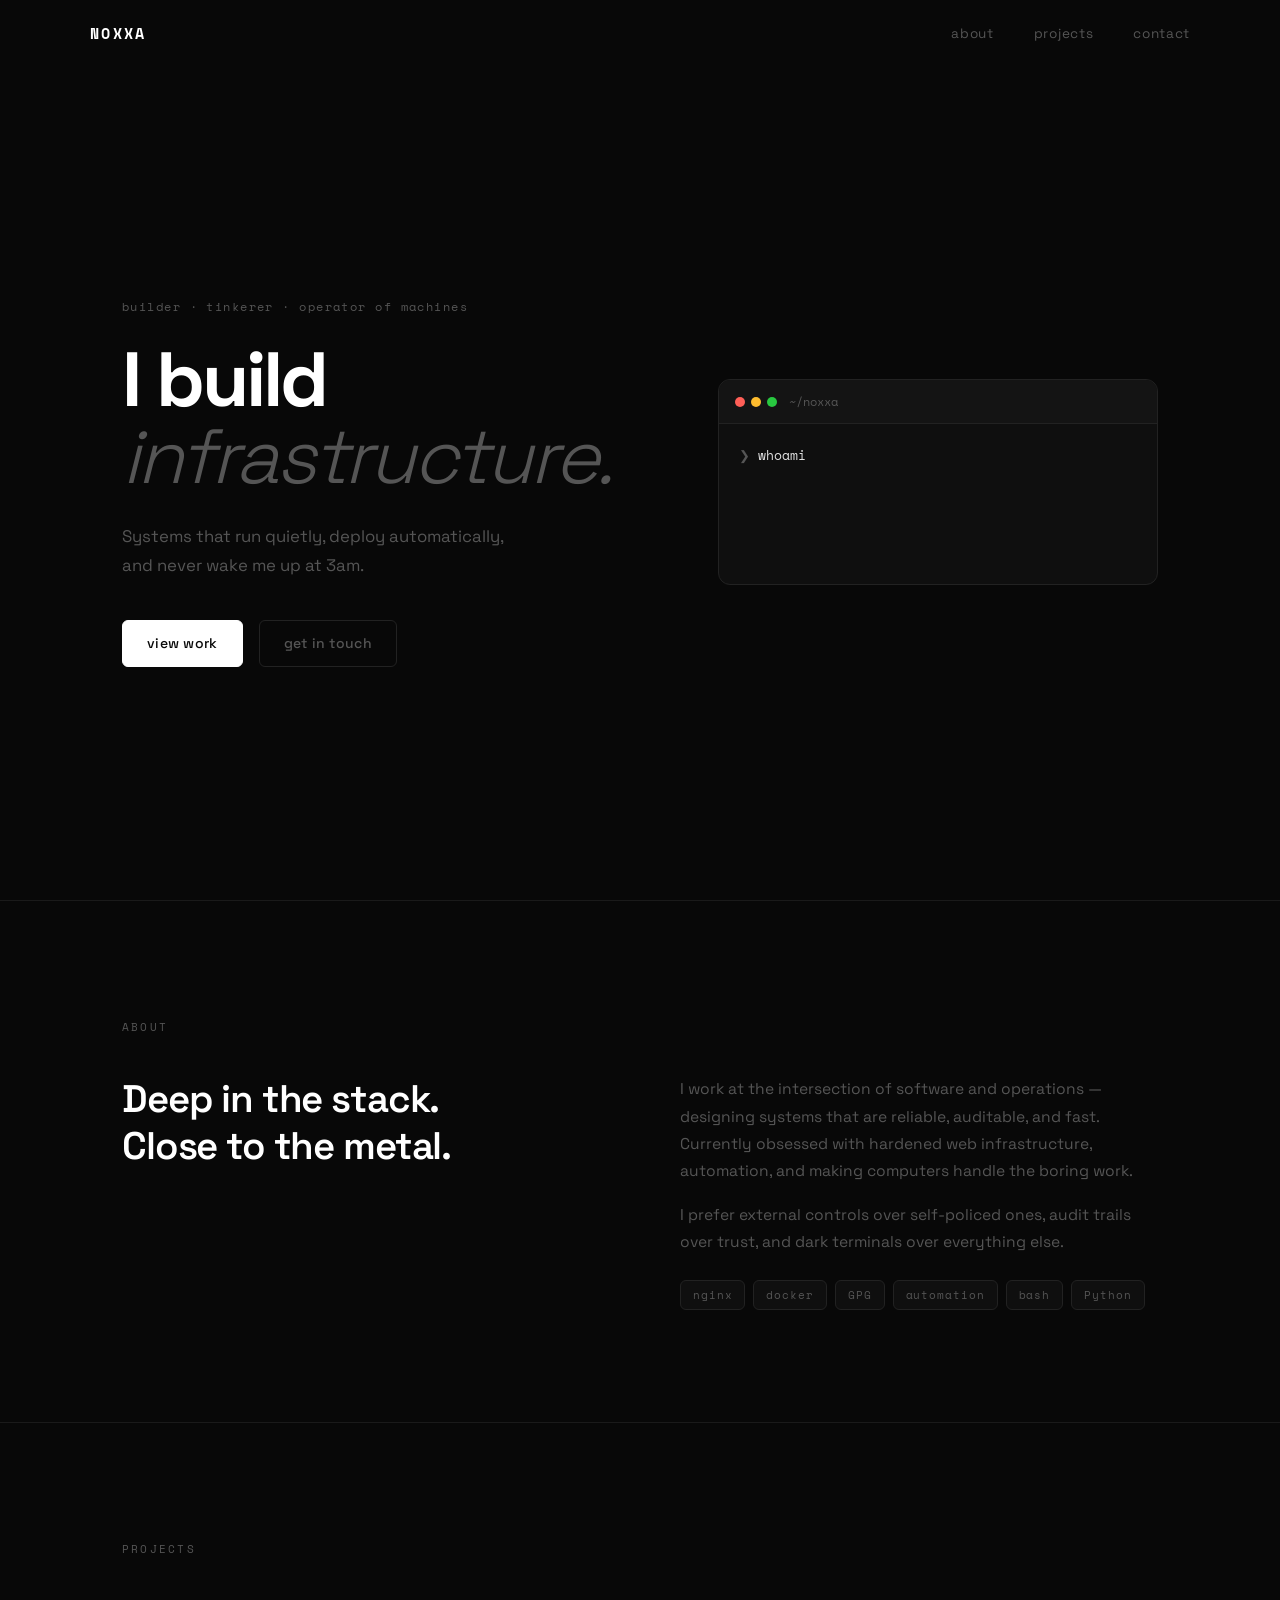
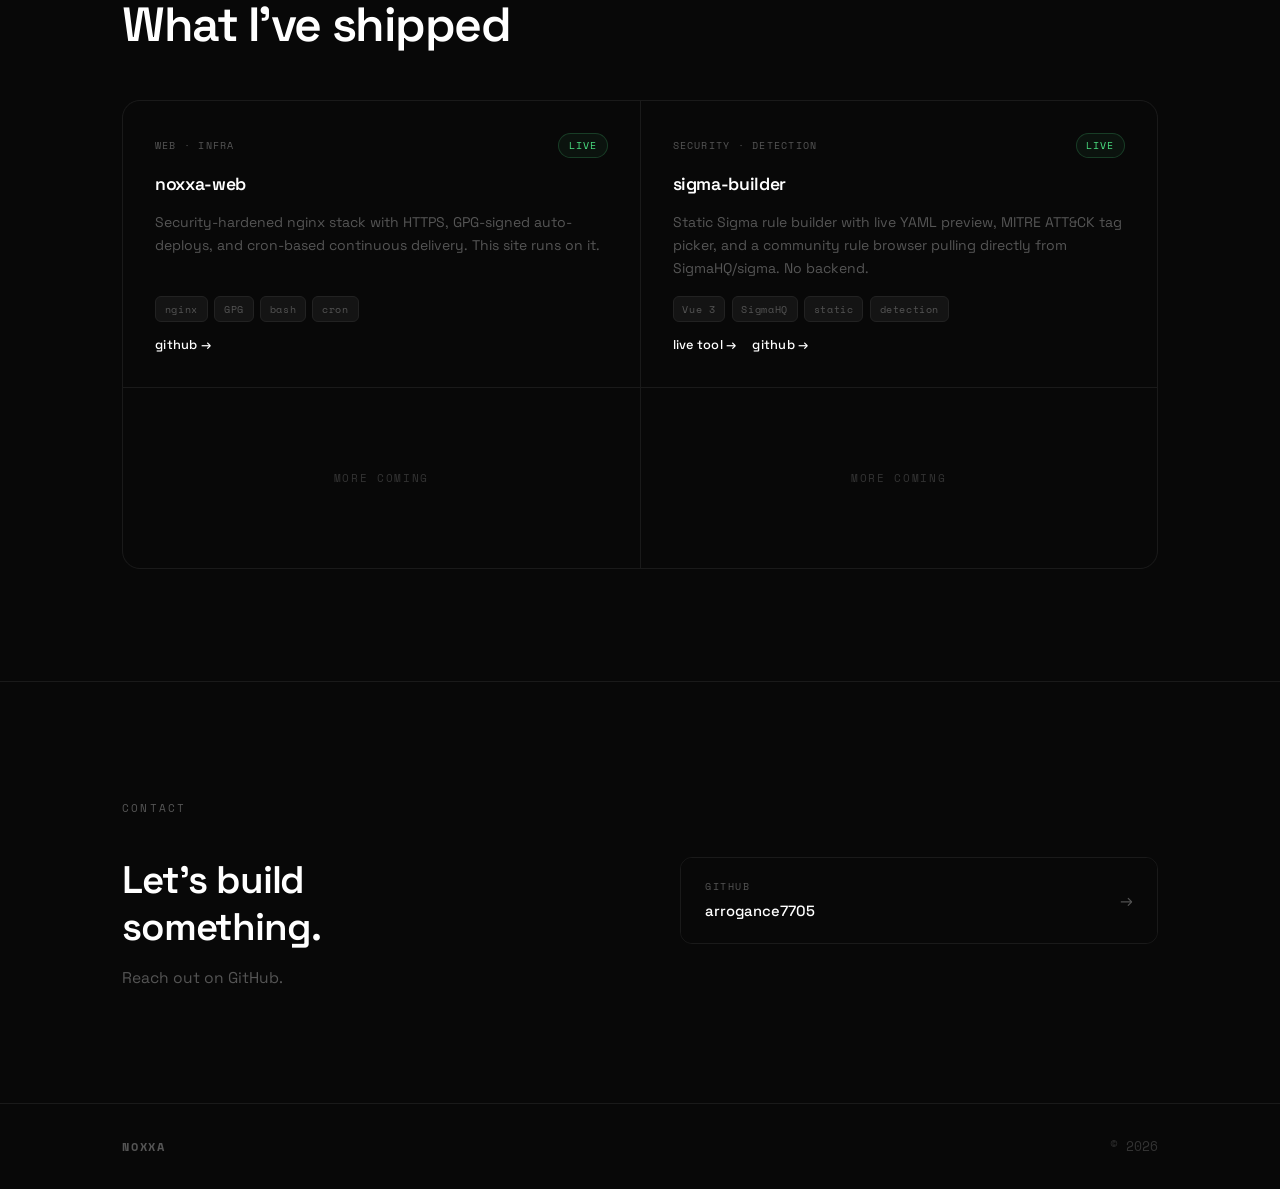
==== index.html @ cb97880d "clean: opsec hardened landing page" ====
<!DOCTYPE html>
<html lang="en">
<head>
  <meta charset="UTF-8">
  <meta name="viewport" content="width=device-width, initial-scale=1.0">
  <title>NOXXA</title>
  <link rel="preconnect" href="https://fonts.googleapis.com">
  <link rel="preconnect" href="https://fonts.gstatic.com" crossorigin>
  <link href="https://fonts.googleapis.com/css2?family=Space+Grotesk:wght@300;400;500;600;700&family=Space+Mono:wght@400;700&display=swap" rel="stylesheet">
  <link rel="stylesheet" href="style.css">
</head>
<body>

  <nav id="nav">
    <div class="nav-inner">
      <a href="#" class="nav-logo">NOXXA</a>
      <ul class="nav-links">
        <li><a href="#about">about</a></li>
        <li><a href="#projects">projects</a></li>
        <li><a href="#contact">contact</a></li>
      </ul>
    </div>
  </nav>

  <section class="hero">
    <div class="hero-content">
      <p class="hero-eyebrow" data-reveal>builder · tinkerer · operator of machines</p>
      <h1 class="hero-title" data-reveal>
        <span class="line">I build</span>
        <span class="line accent">infrastructure.</span>
      </h1>
      <p class="hero-sub" data-reveal>
        Systems that run quietly, deploy automatically,<br>and never wake me up at 3am.
      </p>
      <div class="hero-actions" data-reveal>
        <a href="#projects" class="btn btn-primary">view work</a>
        <a href="#contact" class="btn btn-ghost">get in touch</a>
      </div>
    </div>

    <div class="hero-terminal" data-reveal>
      <div class="terminal">
        <div class="terminal-bar">
          <div class="terminal-dots">
            <span></span><span></span><span></span>
          </div>
          <span class="terminal-path">~/noxxa</span>
        </div>
        <div class="terminal-body">
          <div class="terminal-line">
            <span class="p">❯</span>
            <span id="term-cmd"></span><span class="term-cursor" id="term-cursor">▋</span>
          </div>
          <div class="terminal-output" id="term-output"></div>
        </div>
      </div>
    </div>
  </section>

  <section class="section" id="about">
    <div class="container">
      <span class="label" data-reveal>about</span>
      <div class="about-grid">
        <div class="about-left" data-reveal>
          <h2>Deep in the stack.<br>Close to the metal.</h2>
        </div>
        <div class="about-right" data-reveal>
          <p>I work at the intersection of software and operations — designing systems that are reliable, auditable, and fast. Currently obsessed with hardened web infrastructure, automation, and making computers handle the boring work.</p>
          <p>I prefer external controls over self-policed ones, audit trails over trust, and dark terminals over everything else.</p>
          <div class="about-tags">
            <span>nginx</span>
            <span>docker</span>
            <span>GPG</span>
            <span>automation</span>
            <span>bash</span>
            <span>Python</span>
          </div>
        </div>
      </div>
    </div>
  </section>

  <section class="section" id="projects">
    <div class="container">
      <span class="label" data-reveal>projects</span>
      <h2 class="section-title" data-reveal>What I've shipped</h2>
      <div class="projects-grid">

        <div class="project-card featured" data-reveal>
          <div class="pc-top">
            <span class="pc-tag">web · infra</span>
            <span class="pc-status live">live</span>
          </div>
          <h3>noxxa-web</h3>
          <p>Security-hardened nginx stack with HTTPS, GPG-signed auto-deploys, and cron-based continuous delivery. This site runs on it.</p>
          <div class="pc-stack">
            <span>nginx</span><span>GPG</span><span>bash</span><span>cron</span>
          </div>
          <a href="https://github.com/arrogance7705/noxxa-web" target="_blank" class="pc-link">github →</a>
        </div>

        <div class="project-card" data-reveal>
          <div class="pc-top">
            <span class="pc-tag">security · detection</span>
            <span class="pc-status live">live</span>
          </div>
          <h3>sigma-builder</h3>
          <p>Static Sigma rule builder with live YAML preview, MITRE ATT&amp;CK tag picker, and a community rule browser pulling directly from SigmaHQ/sigma. No backend.</p>
          <div class="pc-stack">
            <span>Vue 3</span><span>SigmaHQ</span><span>static</span><span>detection</span>
          </div>
          <div class="pc-links">
            <a href="https://arrogance7705.github.io/sigma-builder/" target="_blank" class="pc-link">live tool →</a>
            <a href="https://github.com/arrogance7705/sigma-builder" target="_blank" class="pc-link">github →</a>
          </div>
        </div>

        <div class="project-card ghost" data-reveal>
          <span class="ghost-label">more coming</span>
        </div>

        <div class="project-card ghost" data-reveal>
          <span class="ghost-label">more coming</span>
        </div>

      </div>
    </div>
  </section>

  <section class="section" id="contact">
    <div class="container">
      <span class="label" data-reveal>contact</span>
      <div class="contact-grid">
        <div class="contact-left" data-reveal>
          <h2>Let's build<br>something.</h2>
          <p>Reach out on GitHub.</p>
        </div>
        <div class="contact-right" data-reveal>
          <a href="https://github.com/arrogance7705" target="_blank" class="contact-card">
            <div class="contact-card-inner">
              <span class="contact-platform">GitHub</span>
              <span class="contact-handle">arrogance7705</span>
            </div>
            <span class="contact-arrow">→</span>
          </a>
        </div>
      </div>
    </div>
  </section>

  <footer class="footer">
    <div class="container footer-inner">
      <span class="footer-name">NOXXA</span>
      <span class="footer-copy">© <span id="year"></span></span>
    </div>
  </footer>

  <script src="app.js"></script>
</body>
</html>
---- style.css ----
/* ============================================================
   FONTS & TOKENS
   ============================================================ */

@import url('https://fonts.googleapis.com/css2?family=Space+Grotesk:wght@300;400;500;600;700&family=Space+Mono:wght@400;700&display=swap');

:root {
  --bg:          #080808;
  --bg-1:        #0f0f0f;
  --bg-2:        #141414;
  --bg-3:        #1a1a1a;
  --border:      #222222;
  --border-soft: #1a1a1a;
  --text:        #e2e2e2;
  --text-muted:  #555555;
  --text-dim:    #333333;
  --accent:      #e2e2e2;
  --white:       #ffffff;

  --font-sans:  'Space Grotesk', system-ui, sans-serif;
  --font-mono:  'Space Mono', 'Courier New', monospace;

  --r-sm:   6px;
  --r-md:   12px;
  --r-lg:   18px;

  --ease-out: cubic-bezier(0.16, 1, 0.3, 1);
  --ease-in-out: cubic-bezier(0.45, 0, 0.55, 1);
}

/* ============================================================
   RESET
   ============================================================ */

*, *::before, *::after { box-sizing: border-box; margin: 0; padding: 0; }

html {
  scroll-behavior: smooth;
  font-size: 16px;
}

body {
  background: var(--bg);
  color: var(--text);
  font-family: var(--font-sans);
  font-weight: 400;
  line-height: 1.65;
  -webkit-font-smoothing: antialiased;
  overflow-x: hidden;
}

a { color: inherit; text-decoration: none; }

img, svg { display: block; }

/* ============================================================
   SCROLLBAR
   ============================================================ */

::-webkit-scrollbar { width: 6px; }
::-webkit-scrollbar-track { background: var(--bg); }
::-webkit-scrollbar-thumb { background: var(--border); border-radius: 3px; }

/* ============================================================
   LAYOUT UTILITIES
   ============================================================ */

.container {
  max-width: 1100px;
  margin: 0 auto;
  padding: 0 2rem;
}

.section {
  padding: 7rem 0;
  border-top: 1px solid var(--border-soft);
}

.label {
  display: inline-block;
  font-family: var(--font-mono);
  font-size: 0.7rem;
  letter-spacing: 0.2em;
  text-transform: uppercase;
  color: var(--text-muted);
  margin-bottom: 2.5rem;
}

.section-title {
  font-size: clamp(2rem, 4vw, 3rem);
  font-weight: 600;
  letter-spacing: -0.03em;
  line-height: 1.1;
  margin-bottom: 3rem;
  color: var(--white);
}

/* ============================================================
   REVEAL ANIMATIONS
   ============================================================ */

[data-reveal] {
  opacity: 0;
  transform: translateY(24px);
  transition: opacity 0.7s var(--ease-out), transform 0.7s var(--ease-out);
}

[data-reveal].visible {
  opacity: 1;
  transform: translateY(0);
}

/* ============================================================
   NAV
   ============================================================ */

#nav {
  position: fixed;
  top: 0;
  left: 0;
  right: 0;
  z-index: 100;
  padding: 1.25rem 2rem;
  transition: background 0.3s, border-bottom 0.3s;
}

#nav.scrolled {
  background: rgba(8, 8, 8, 0.85);
  backdrop-filter: blur(16px);
  -webkit-backdrop-filter: blur(16px);
  border-bottom: 1px solid var(--border-soft);
}

.nav-inner {
  max-width: 1100px;
  margin: 0 auto;
  display: flex;
  align-items: center;
  justify-content: space-between;
}

.nav-logo {
  font-family: var(--font-mono);
  font-weight: 700;
  font-size: 0.95rem;
  letter-spacing: 0.15em;
  color: var(--white);
}

.nav-links {
  display: flex;
  gap: 2.5rem;
  list-style: none;
}

.nav-links a {
  font-size: 0.85rem;
  color: var(--text-muted);
  letter-spacing: 0.05em;
  transition: color 0.2s;
}

.nav-links a:hover { color: var(--white); }

/* ============================================================
   HERO
   ============================================================ */

.hero {
  min-height: 100vh;
  display: grid;
  grid-template-columns: 1fr 1fr;
  gap: 4rem;
  align-items: center;
  max-width: 1100px;
  margin: 0 auto;
  padding: 8rem 2rem 4rem;
}

.hero-eyebrow {
  font-family: var(--font-mono);
  font-size: 0.75rem;
  letter-spacing: 0.12em;
  color: var(--text-muted);
  margin-bottom: 1.5rem;
}

.hero-title {
  font-size: clamp(3.5rem, 6vw, 5.5rem);
  font-weight: 700;
  letter-spacing: -0.04em;
  line-height: 1.0;
  margin-bottom: 1.75rem;
  color: var(--white);
}

.hero-title .line { display: block; }

.hero-title .accent {
  color: var(--text-muted);
  font-weight: 300;
  font-style: italic;
}

.hero-sub {
  font-size: 1.05rem;
  color: var(--text-muted);
  line-height: 1.7;
  margin-bottom: 2.5rem;
  max-width: 420px;
}

.hero-actions {
  display: flex;
  gap: 1rem;
  flex-wrap: wrap;
}

/* ============================================================
   BUTTONS
   ============================================================ */

.btn {
  display: inline-flex;
  align-items: center;
  gap: 0.5rem;
  padding: 0.7rem 1.5rem;
  border-radius: var(--r-sm);
  font-size: 0.875rem;
  font-weight: 500;
  letter-spacing: 0.02em;
  transition: background 0.2s, color 0.2s, border-color 0.2s;
  cursor: pointer;
  border: 1px solid transparent;
}

.btn-primary {
  background: var(--white);
  color: var(--bg);
  border-color: var(--white);
}

.btn-primary:hover {
  background: var(--text);
  border-color: var(--text);
}

.btn-ghost {
  background: transparent;
  color: var(--text-muted);
  border-color: var(--border);
}

.btn-ghost:hover {
  color: var(--white);
  border-color: var(--text-dim);
}

/* ============================================================
   TERMINAL (hero)
   ============================================================ */

.hero-terminal {
  display: flex;
  justify-content: flex-end;
}

.terminal {
  width: 100%;
  max-width: 440px;
  background: var(--bg-1);
  border: 1px solid var(--border);
  border-radius: var(--r-md);
  overflow: hidden;
}

.terminal-bar {
  display: flex;
  align-items: center;
  gap: 0.75rem;
  padding: 0.75rem 1rem;
  background: var(--bg-2);
  border-bottom: 1px solid var(--border);
}

.terminal-dots {
  display: flex;
  gap: 6px;
}

.terminal-dots span {
  width: 10px;
  height: 10px;
  border-radius: 50%;
  background: var(--border);
}

.terminal-dots span:nth-child(1) { background: #ff5f57; }
.terminal-dots span:nth-child(2) { background: #febc2e; }
.terminal-dots span:nth-child(3) { background: #28c840; }

.terminal-path {
  font-family: var(--font-mono);
  font-size: 0.72rem;
  color: var(--text-muted);
}

.terminal-body {
  padding: 1.25rem 1.25rem 1.5rem;
  font-family: var(--font-mono);
  font-size: 0.82rem;
  line-height: 1.75;
  min-height: 160px;
}

.terminal-line {
  display: flex;
  align-items: center;
  gap: 0.5rem;
  color: var(--text);
}

.p {
  color: var(--text-muted);
  user-select: none;
  flex-shrink: 0;
}

.term-cursor {
  color: var(--text-muted);
  animation: blink 1.1s step-end infinite;
}

@keyframes blink {
  0%, 100% { opacity: 1; }
  50%       { opacity: 0; }
}

.terminal-output {
  margin-top: 0.25rem;
  color: var(--text-muted);
  white-space: pre-wrap;
}

/* ============================================================
   ABOUT
   ============================================================ */

.about-grid {
  display: grid;
  grid-template-columns: 1fr 1fr;
  gap: 5rem;
  align-items: start;
}

.about-left h2 {
  font-size: clamp(1.75rem, 3vw, 2.5rem);
  font-weight: 600;
  letter-spacing: -0.03em;
  line-height: 1.2;
  color: var(--white);
}

.about-right p {
  font-size: 0.975rem;
  color: var(--text-muted);
  line-height: 1.75;
  margin-bottom: 1rem;
}

.about-right p:last-of-type { margin-bottom: 1.5rem; }

.about-tags {
  display: flex;
  flex-wrap: wrap;
  gap: 0.5rem;
}

.about-tags span {
  font-family: var(--font-mono);
  font-size: 0.7rem;
  letter-spacing: 0.08em;
  padding: 0.3rem 0.75rem;
  border: 1px solid var(--border);
  border-radius: var(--r-sm);
  color: var(--text-muted);
  background: var(--bg-1);
}

/* ============================================================
   PROJECTS
   ============================================================ */

.projects-grid {
  display: grid;
  grid-template-columns: repeat(2, 1fr);
  gap: 1px;
  background: var(--border-soft);
  border: 1px solid var(--border-soft);
  border-radius: var(--r-lg);
  overflow: hidden;
}

.project-card {
  position: relative;
  background: var(--bg);
  padding: 2rem;
  display: flex;
  flex-direction: column;
  gap: 0.75rem;
  transition: background 0.25s;
}

.project-card:hover { background: var(--bg-1); }

.project-card.ghost {
  align-items: center;
  justify-content: center;
  min-height: 180px;
}

.ghost-label {
  font-family: var(--font-mono);
  font-size: 0.7rem;
  letter-spacing: 0.15em;
  text-transform: uppercase;
  color: var(--text-dim);
}

.pc-top {
  display: flex;
  align-items: center;
  justify-content: space-between;
}

.pc-tag {
  font-family: var(--font-mono);
  font-size: 0.65rem;
  letter-spacing: 0.12em;
  text-transform: uppercase;
  color: var(--text-muted);
}

.pc-status {
  font-family: var(--font-mono);
  font-size: 0.65rem;
  letter-spacing: 0.1em;
  text-transform: uppercase;
  padding: 0.2rem 0.6rem;
  border-radius: 100px;
  border: 1px solid var(--border);
  color: var(--text-muted);
}

.pc-status.live {
  color: #4ade80;
  border-color: rgba(74, 222, 128, 0.2);
  background: rgba(74, 222, 128, 0.05);
}

.pc-status.private {
  color: var(--text-dim);
}

.pc-status.ongoing {
  color: #94a3b8;
  border-color: rgba(148, 163, 184, 0.2);
}

.project-card h3 {
  font-size: 1.1rem;
  font-weight: 600;
  color: var(--white);
  letter-spacing: -0.02em;
}

.project-card p {
  font-size: 0.875rem;
  color: var(--text-muted);
  line-height: 1.65;
  flex: 1;
}

.pc-stack {
  display: flex;
  flex-wrap: wrap;
  gap: 0.4rem;
  margin-top: 0.25rem;
}

.pc-stack span {
  font-family: var(--font-mono);
  font-size: 0.65rem;
  letter-spacing: 0.06em;
  padding: 0.2rem 0.55rem;
  background: var(--bg-2);
  border: 1px solid var(--border);
  border-radius: var(--r-sm);
  color: var(--text-muted);
}

.pc-links { display: flex; gap: 1rem; flex-wrap: wrap; }

.pc-link {
  font-size: 0.8rem;
  font-weight: 500;
  color: var(--white);
  letter-spacing: 0.02em;
  margin-top: auto;
  transition: opacity 0.2s;
}

.pc-link:hover { opacity: 0.7; }

.pc-link.muted {
  color: var(--text-dim);
  cursor: default;
}

.pc-link.muted:hover { opacity: 1; }

/* ============================================================
   CONTACT
   ============================================================ */

.contact-grid {
  display: grid;
  grid-template-columns: 1fr 1fr;
  gap: 5rem;
  align-items: start;
}

.contact-left h2 {
  font-size: clamp(1.75rem, 3vw, 2.5rem);
  font-weight: 600;
  letter-spacing: -0.03em;
  line-height: 1.2;
  color: var(--white);
  margin-bottom: 1rem;
}

.contact-left p {
  font-size: 0.975rem;
  color: var(--text-muted);
}

.contact-right {
  display: flex;
  flex-direction: column;
  gap: 1px;
  background: var(--border-soft);
  border: 1px solid var(--border-soft);
  border-radius: var(--r-md);
  overflow: hidden;
}

.contact-card {
  display: flex;
  align-items: center;
  justify-content: space-between;
  padding: 1.25rem 1.5rem;
  background: var(--bg);
  transition: background 0.2s;
}

.contact-card:hover { background: var(--bg-1); }

.contact-card-inner {
  display: flex;
  flex-direction: column;
  gap: 0.2rem;
}

.contact-platform {
  font-family: var(--font-mono);
  font-size: 0.65rem;
  letter-spacing: 0.15em;
  text-transform: uppercase;
  color: var(--text-muted);
}

.contact-handle {
  font-size: 0.925rem;
  font-weight: 500;
  color: var(--white);
}

.contact-arrow {
  font-size: 1rem;
  color: var(--text-muted);
  transition: transform 0.2s, color 0.2s;
}

.contact-card:hover .contact-arrow {
  transform: translateX(4px);
  color: var(--white);
}

/* ============================================================
   FOOTER
   ============================================================ */

.footer {
  padding: 2rem 0;
  border-top: 1px solid var(--border-soft);
}

.footer-inner {
  display: flex;
  align-items: center;
  justify-content: space-between;
}

.footer-name {
  font-family: var(--font-mono);
  font-size: 0.75rem;
  font-weight: 700;
  letter-spacing: 0.15em;
  color: var(--text-muted);
}

.footer-copy {
  font-size: 0.8rem;
  color: var(--text-dim);
  font-family: var(--font-mono);
}

/* ============================================================
   RESPONSIVE
   ============================================================ */

@media (max-width: 860px) {
  .hero {
    grid-template-columns: 1fr;
    min-height: auto;
    padding-top: 7rem;
  }

  .hero-terminal { justify-content: flex-start; }
  .terminal { max-width: 100%; }

  .about-grid,
  .contact-grid {
    grid-template-columns: 1fr;
    gap: 2.5rem;
  }

  .projects-grid { grid-template-columns: 1fr; }

  .nav-links { display: none; }

  .section { padding: 4.5rem 0; }
}
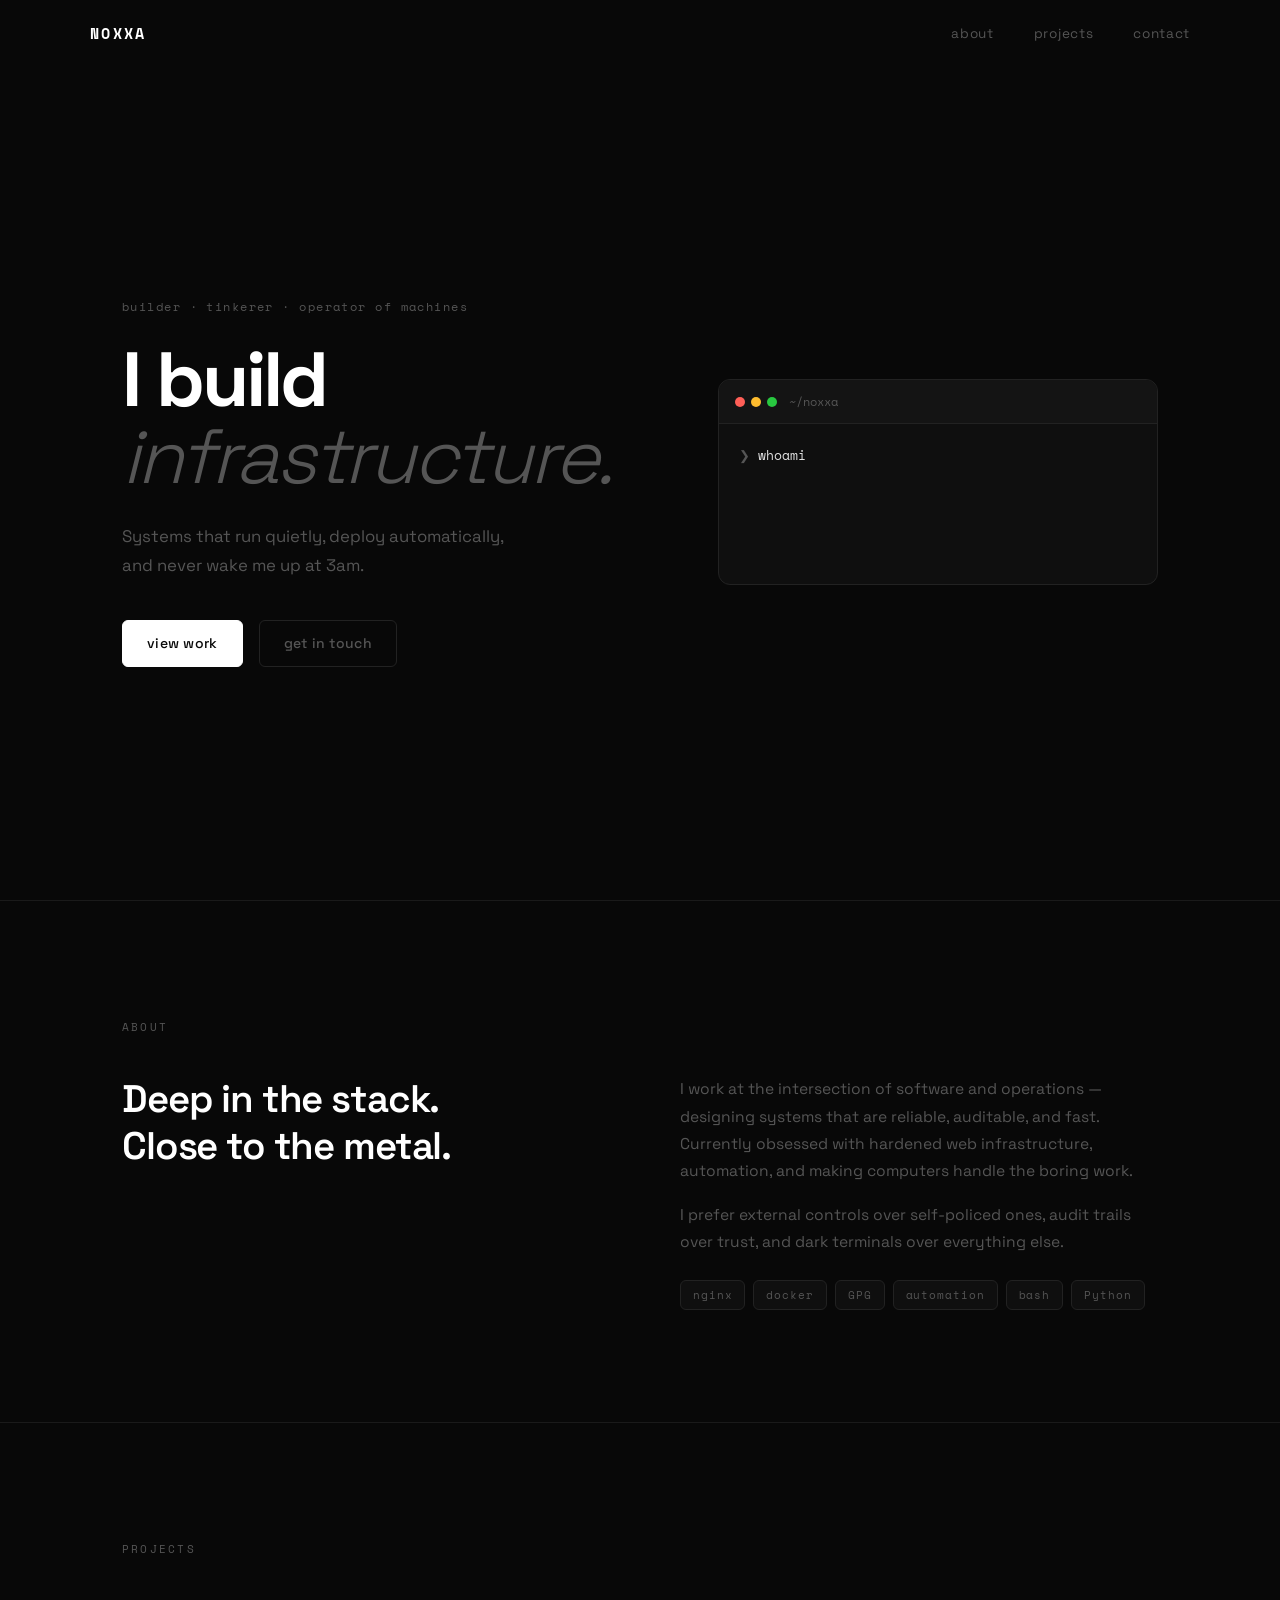
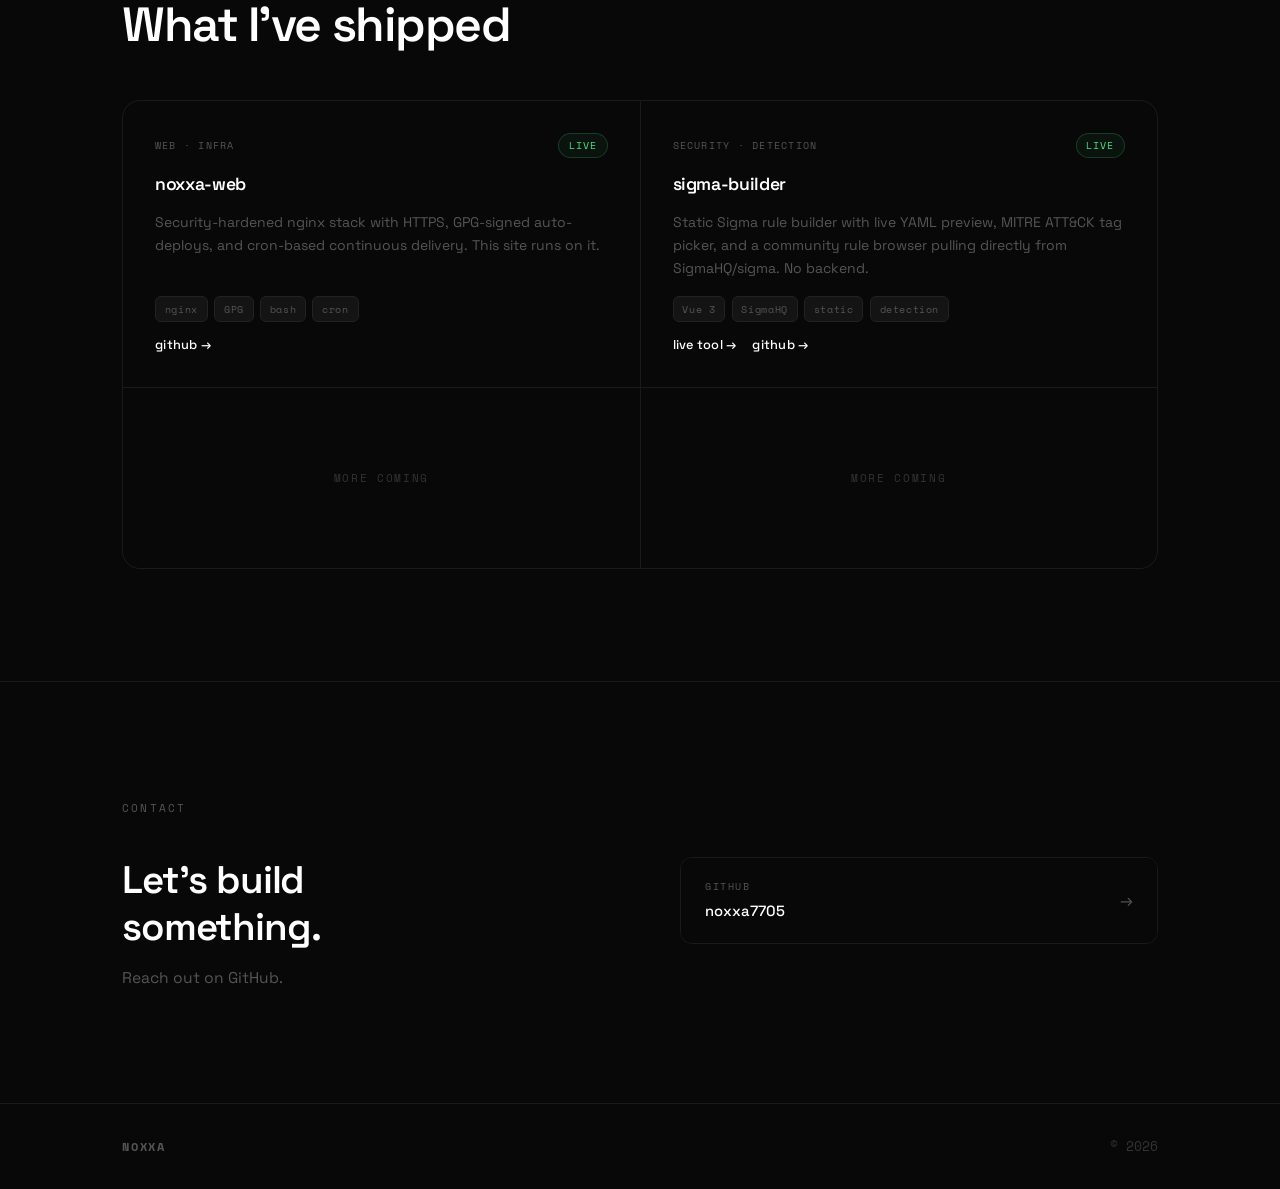
==== commit 81f77715: "chore: update username references arrogance7705 → noxxa7705" ====
--- a/index.html
+++ b/index.html
@@ -96,7 +96,7 @@
           <div class="pc-stack">
             <span>nginx</span><span>GPG</span><span>bash</span><span>cron</span>
           </div>
-          <a href="https://github.com/arrogance7705/noxxa-web" target="_blank" class="pc-link">github →</a>
+          <a href="https://github.com/noxxa7705/noxxa-web" target="_blank" class="pc-link">github →</a>
         </div>
 
         <div class="project-card" data-reveal>
@@ -110,8 +110,8 @@
             <span>Vue 3</span><span>SigmaHQ</span><span>static</span><span>detection</span>
           </div>
           <div class="pc-links">
-            <a href="https://arrogance7705.github.io/sigma-builder/" target="_blank" class="pc-link">live tool →</a>
-            <a href="https://github.com/arrogance7705/sigma-builder" target="_blank" class="pc-link">github →</a>
+            <a href="https://noxxa7705.github.io/sigma-builder/" target="_blank" class="pc-link">live tool →</a>
+            <a href="https://github.com/noxxa7705/sigma-builder" target="_blank" class="pc-link">github →</a>
           </div>
         </div>
 
@@ -136,10 +136,10 @@
           <p>Reach out on GitHub.</p>
         </div>
         <div class="contact-right" data-reveal>
-          <a href="https://github.com/arrogance7705" target="_blank" class="contact-card">
+          <a href="https://github.com/noxxa7705" target="_blank" class="contact-card">
             <div class="contact-card-inner">
               <span class="contact-platform">GitHub</span>
-              <span class="contact-handle">arrogance7705</span>
+              <span class="contact-handle">noxxa7705</span>
             </div>
             <span class="contact-arrow">→</span>
           </a>
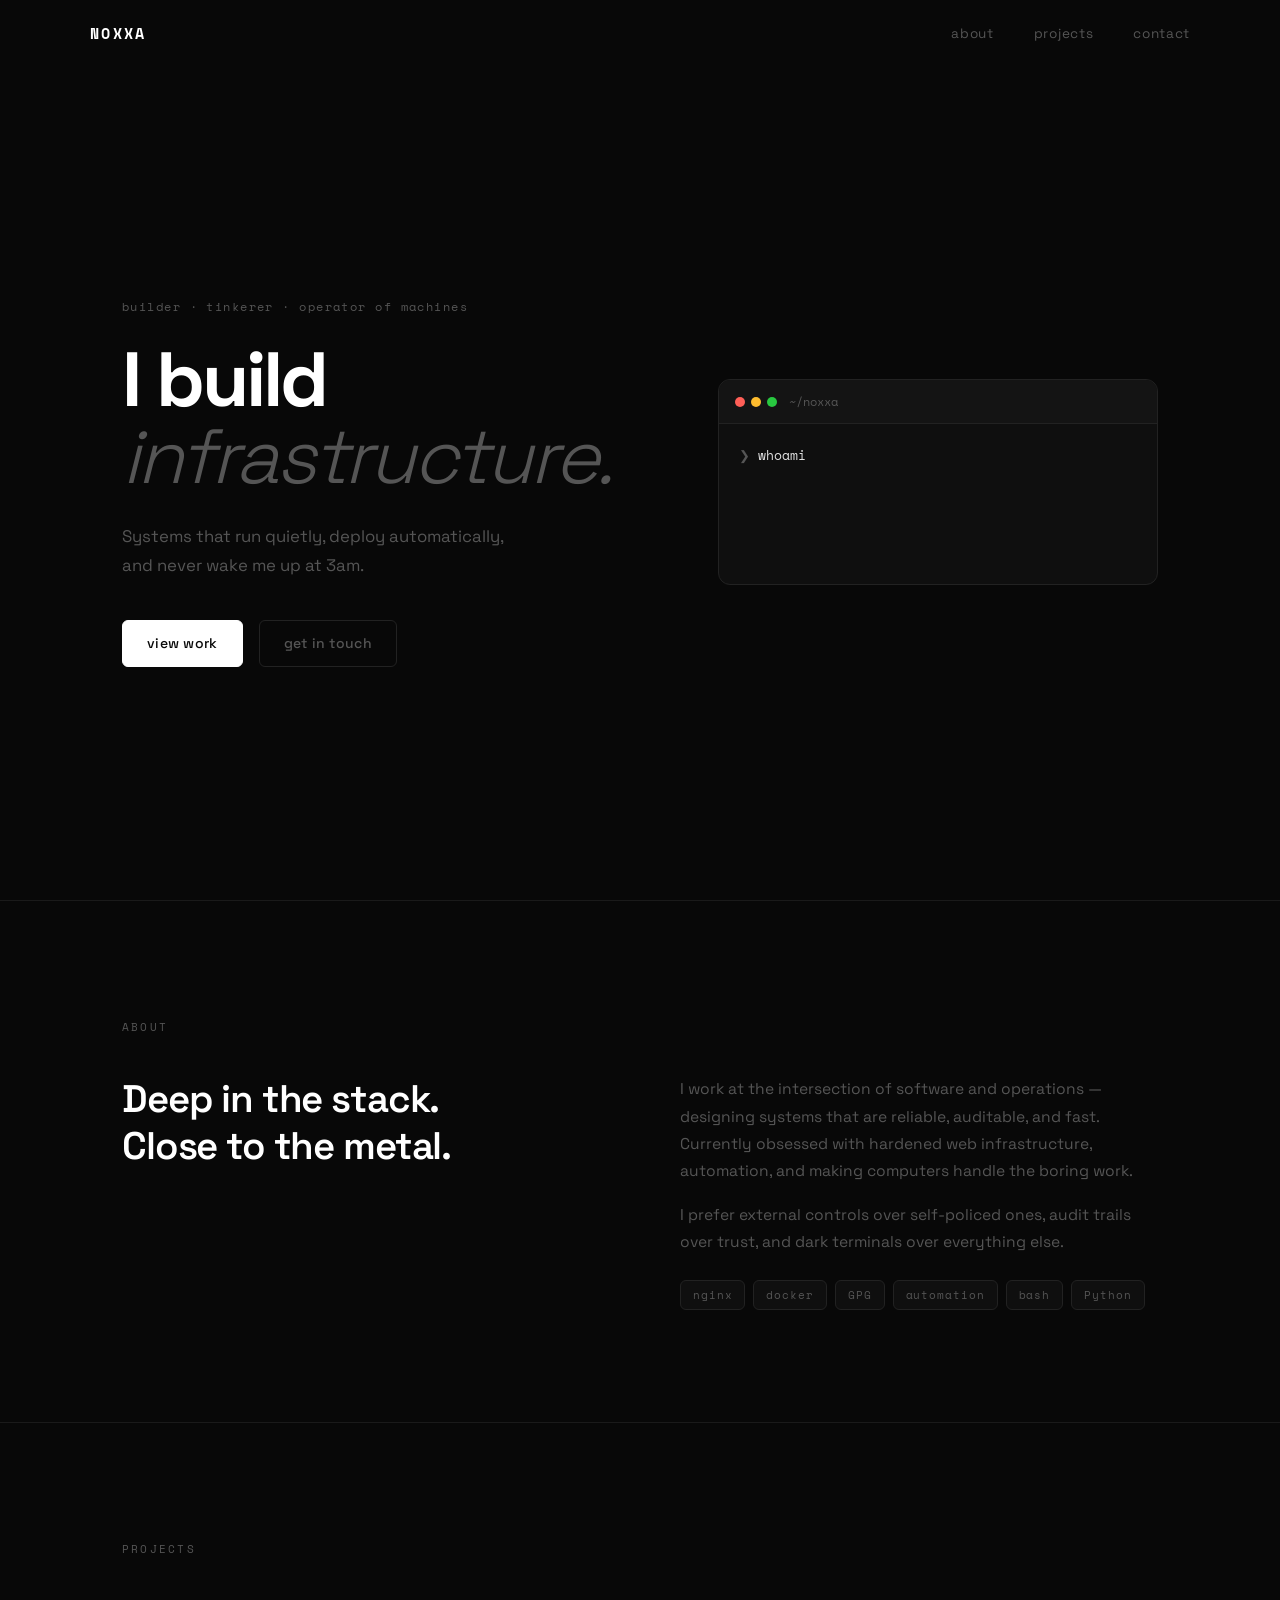
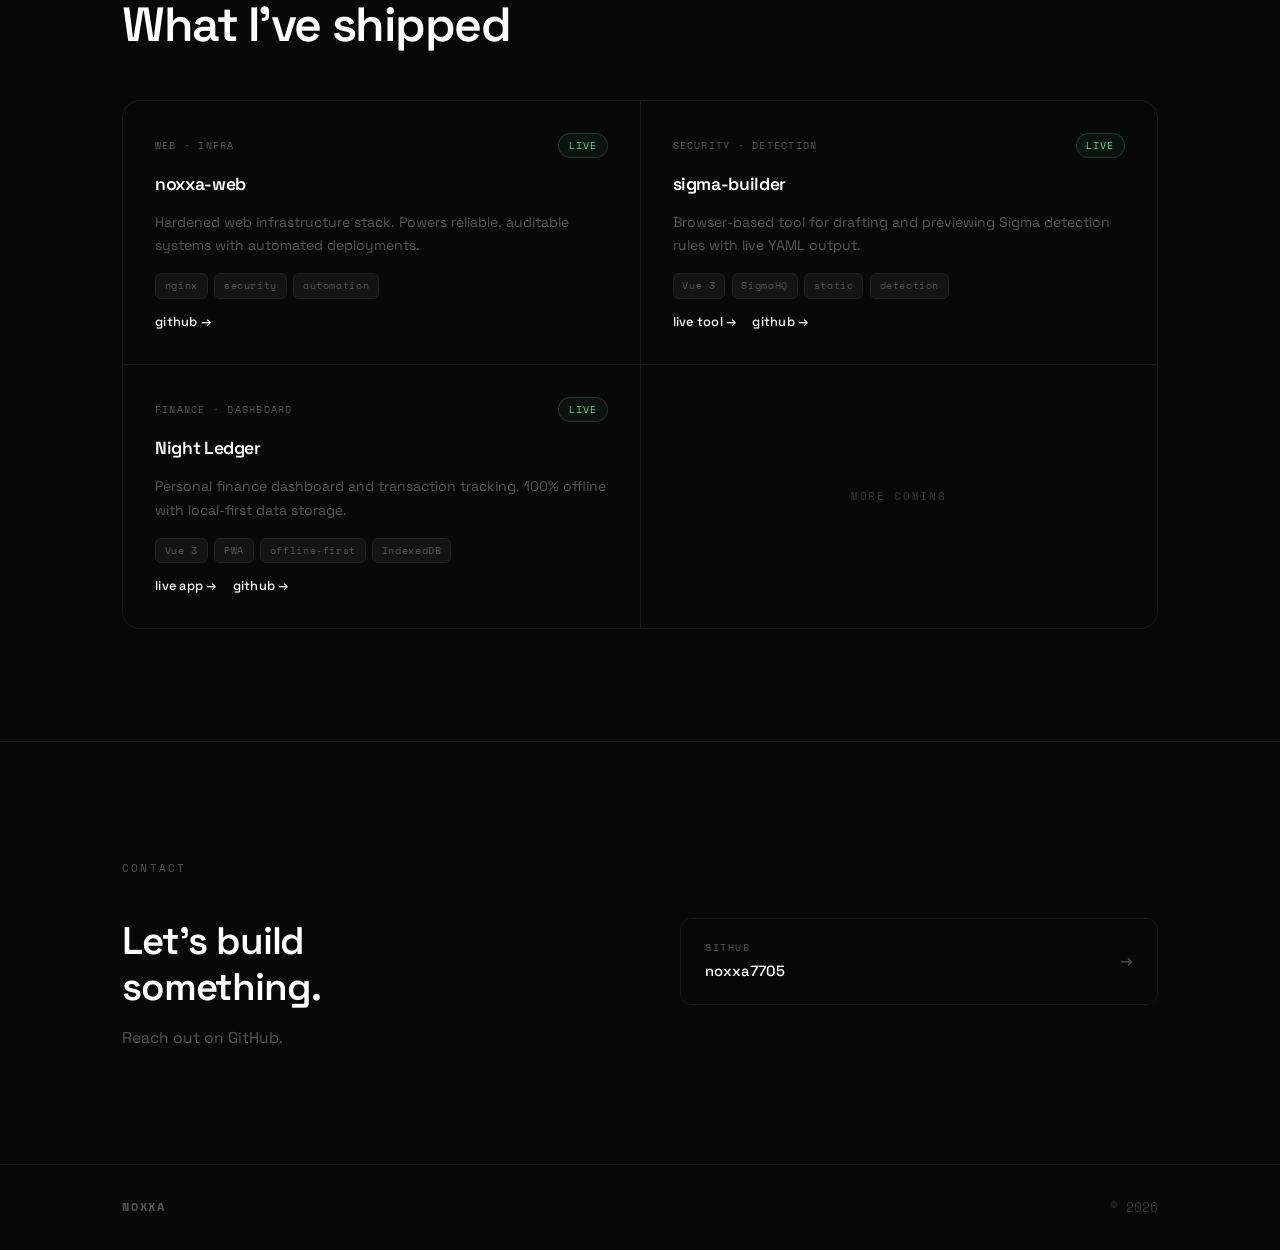
==== commit 74043231: "feat: add Night Ledger to portfolio + minimize noxxa-web description" ====
--- a/index.html
+++ b/index.html
@@ -92,9 +92,9 @@
             <span class="pc-status live">live</span>
           </div>
           <h3>noxxa-web</h3>
-          <p>Security-hardened nginx stack with HTTPS, GPG-signed auto-deploys, and cron-based continuous delivery. This site runs on it.</p>
+          <p>Hardened web infrastructure stack. Powers reliable, auditable systems with automated deployments.</p>
           <div class="pc-stack">
-            <span>nginx</span><span>GPG</span><span>bash</span><span>cron</span>
+            <span>nginx</span><span>security</span><span>automation</span>
           </div>
           <a href="https://github.com/noxxa7705/noxxa-web" target="_blank" class="pc-link">github →</a>
         </div>
@@ -105,7 +105,7 @@
             <span class="pc-status live">live</span>
           </div>
           <h3>sigma-builder</h3>
-          <p>Static Sigma rule builder with live YAML preview, MITRE ATT&amp;CK tag picker, and a community rule browser pulling directly from SigmaHQ/sigma. No backend.</p>
+          <p>Browser-based tool for drafting and previewing Sigma detection rules with live YAML output.</p>
           <div class="pc-stack">
             <span>Vue 3</span><span>SigmaHQ</span><span>static</span><span>detection</span>
           </div>
@@ -115,8 +115,20 @@
           </div>
         </div>
 
-        <div class="project-card ghost" data-reveal>
-          <span class="ghost-label">more coming</span>
+        <div class="project-card" data-reveal>
+          <div class="pc-top">
+            <span class="pc-tag">finance · dashboard</span>
+            <span class="pc-status live">live</span>
+          </div>
+          <h3>Night Ledger</h3>
+          <p>Personal finance dashboard and transaction tracking. 100% offline with local-first data storage.</p>
+          <div class="pc-stack">
+            <span>Vue 3</span><span>PWA</span><span>offline-first</span><span>IndexedDB</span>
+          </div>
+          <div class="pc-links">
+            <a href="https://noxxa7705.github.io/budget-tool/" target="_blank" class="pc-link">live app →</a>
+            <a href="https://github.com/noxxa7705/budget-tool" target="_blank" class="pc-link">github →</a>
+          </div>
         </div>
 
         <div class="project-card ghost" data-reveal>
